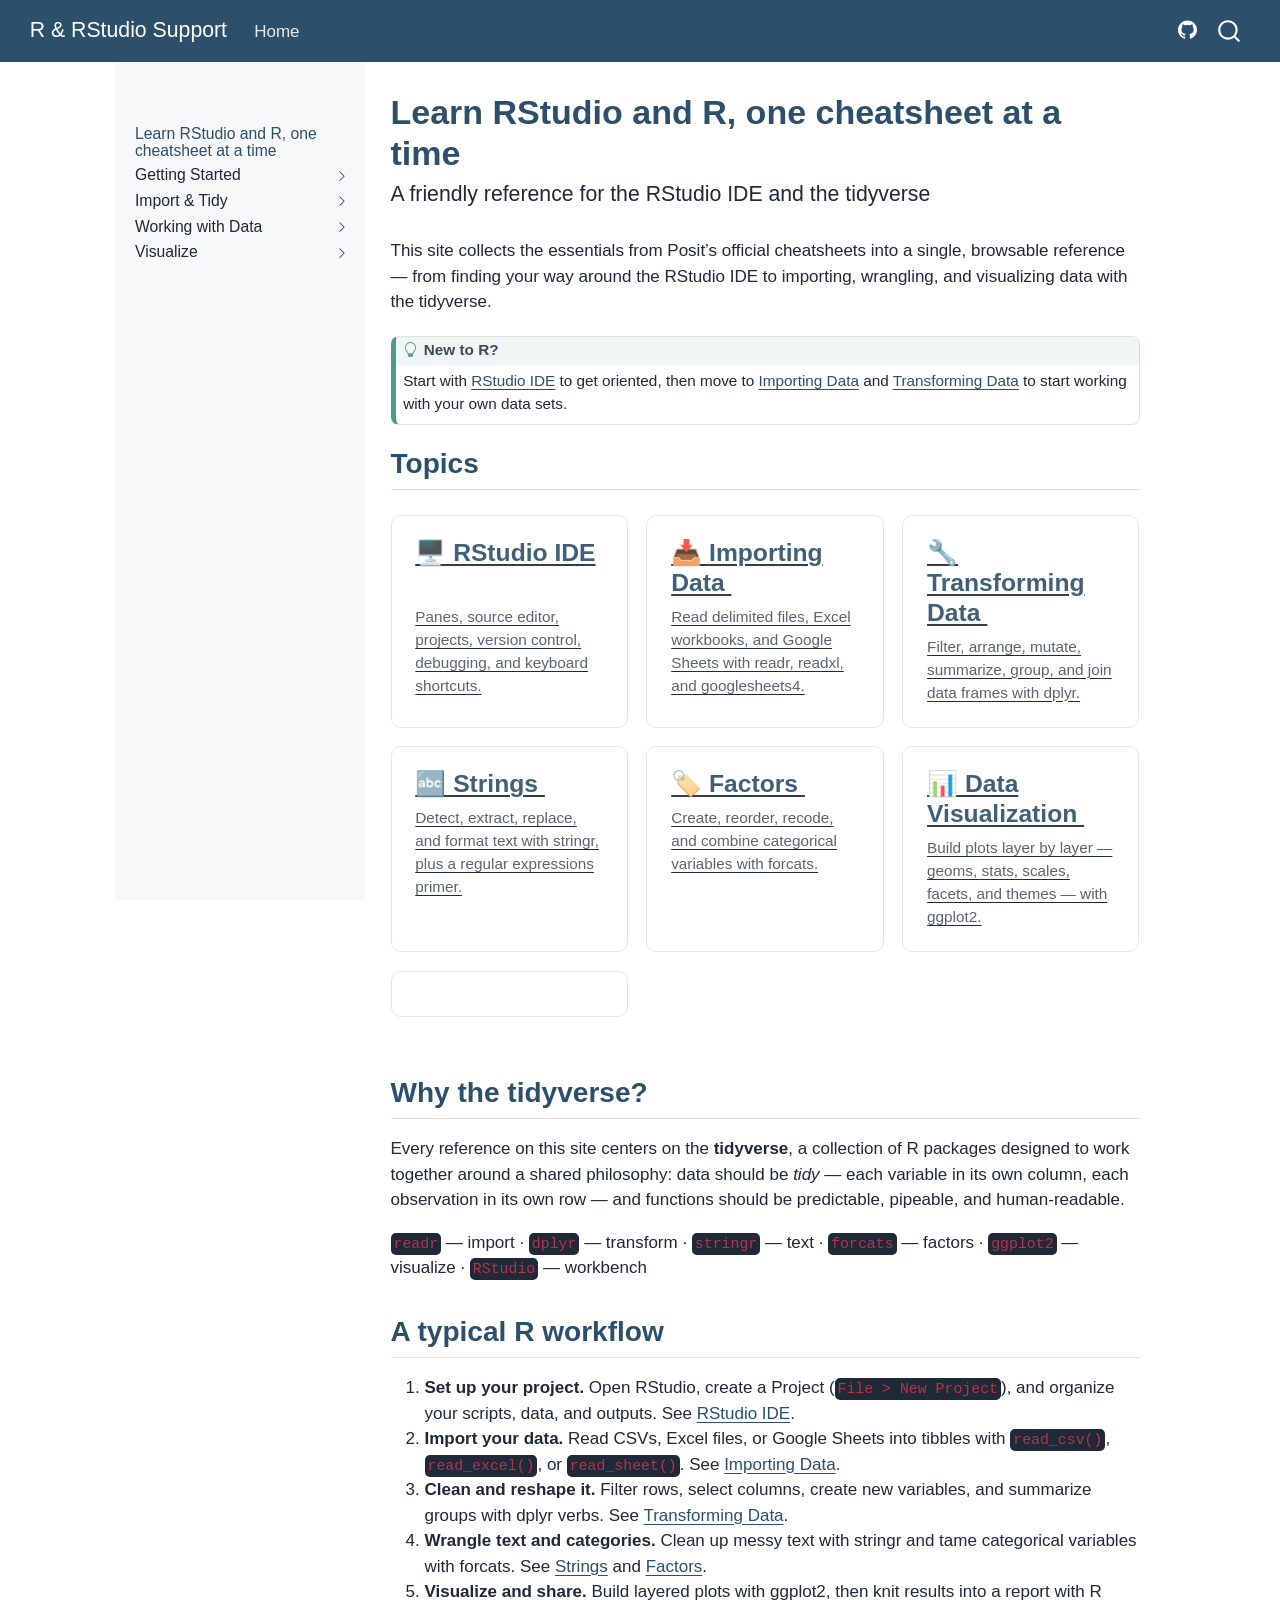
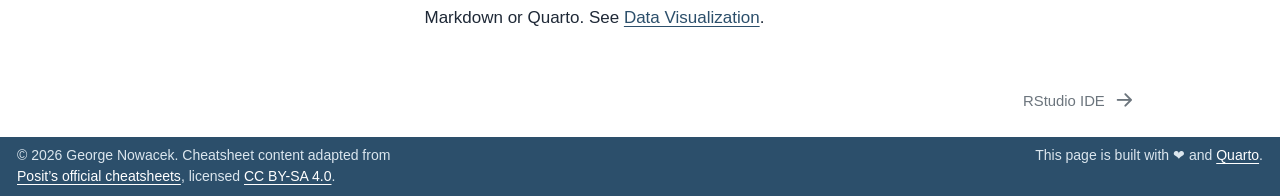
==== docs/index.html @ 21bd2790 "Rebuild site as a Quarto website Replace the hand-rolled static HTML/CSS with a proper Quarto websit" ====
<!DOCTYPE html>
<html xmlns="http://www.w3.org/1999/xhtml" lang="en" xml:lang="en"><head>

<meta charset="utf-8">
<meta name="generator" content="quarto-1.10.18">

<meta name="viewport" content="width=device-width, initial-scale=1.0, user-scalable=yes">


<title>Learn RStudio and R, one cheatsheet at a time – R &amp; RStudio Support</title>
<style>
/* Default styles provided by pandoc.
** See https://pandoc.org/MANUAL.html#variables-for-html for config info.
*/
span.smallcaps{font-variant: small-caps;}
div.columns{display: flex; gap: 1.5em;}
div.column{flex: auto;}
@media screen {
div.columns{gap: min(4vw, 1.5em);}
div.column{overflow-x: auto;}
}
div.hanging-indent{margin-left: 1.5em; text-indent: -1.5em;}
ul.task-list{list-style: none;}
ul.task-list li input[type="checkbox"] {
  width: 0.8em;
  margin: 0 0.8em 0.2em -1em; /* quarto-specific, see https://github.com/quarto-dev/quarto-cli/issues/4556 */ 
  vertical-align: middle;
}
</style>


<script src="site_libs/quarto-nav/quarto-nav.js"></script>
<script src="site_libs/quarto-nav/headroom.min.js"></script>
<script src="site_libs/clipboard/clipboard.min.js"></script>
<script src="site_libs/quarto-search/autocomplete.umd.js"></script>
<script src="site_libs/quarto-search/fuse.min.js"></script>
<script src="site_libs/quarto-search/quarto-search.js"></script>
<meta name="quarto:offset" content="./">
<link href="./rstudio-ide.html" rel="next">
<script src="site_libs/quarto-html/quarto.js" type="module"></script>
<script src="site_libs/quarto-html/tabsets/tabsets.js" type="module"></script>
<script src="site_libs/quarto-html/popper.min.js"></script>
<script src="site_libs/quarto-html/tippy.umd.min.js"></script>
<script src="site_libs/quarto-html/anchor.min.js"></script>
<link href="site_libs/quarto-html/tippy.css" rel="stylesheet">
<link href="site_libs/quarto-html/quarto-syntax-highlighting-64a204ab8560d761af7679ceaba22944.css" rel="stylesheet" id="quarto-text-highlighting-styles">
<script src="site_libs/bootstrap/bootstrap.min.js"></script>
<link href="site_libs/bootstrap/bootstrap-icons.css" rel="stylesheet">
<link href="site_libs/bootstrap/bootstrap-61f014f841e309003241b0b5c9f6c084.min.css" rel="stylesheet" append-hash="true" id="quarto-bootstrap" data-mode="light">
<script id="quarto-search-options" type="application/json">{
  "location": "navbar",
  "copy-button": false,
  "collapse-after": 3,
  "panel-placement": "end",
  "type": "overlay",
  "limit": 50,
  "keyboard-shortcut": [
    "f",
    "/",
    "s"
  ],
  "show-item-context": false,
  "language": {
    "search-no-results-text": "No results",
    "search-matching-documents-text": "matching documents",
    "search-copy-link-title": "Copy link to search",
    "search-hide-matches-text": "Hide additional matches",
    "search-more-match-text": "more match in this document",
    "search-more-matches-text": "more matches in this document",
    "search-clear-button-title": "Clear",
    "search-text-placeholder": "",
    "search-detached-cancel-button-title": "Cancel",
    "search-submit-button-title": "Submit",
    "search-label": "Search"
  }
}</script>
<style>html{ scroll-behavior: smooth; }</style>


<link rel="stylesheet" href="styles.css">
</head>

<body class="nav-sidebar floating nav-fixed fullcontent quarto-light">

<div id="quarto-search-results"></div>
  <header id="quarto-header" class="headroom fixed-top">
    <nav class="navbar navbar-expand-lg " data-bs-theme="dark">
      <div class="navbar-container container-fluid">
      <div class="navbar-brand-container mx-auto">
    <a class="navbar-brand" href="./index.html">
    <span class="navbar-title">R &amp; RStudio Support</span>
    </a>
  </div>
            <div id="quarto-search" class="" title="Search"></div>
          <button class="navbar-toggler" type="button" data-bs-toggle="collapse" data-bs-target="#navbarCollapse" aria-controls="navbarCollapse" role="menu" aria-expanded="false" aria-label="Toggle navigation" onclick="if (window.quartoToggleHeadroom) { window.quartoToggleHeadroom(); }">
  <span class="navbar-toggler-icon"></span>
</button>
          <div class="collapse navbar-collapse" id="navbarCollapse">
            <ul class="navbar-nav navbar-nav-scroll me-auto">
  <li class="nav-item">
    <a class="nav-link active" href="./index.html" aria-current="page"> 
<span class="menu-text">Home</span></a>
  </li>  
</ul>
            <ul class="navbar-nav navbar-nav-scroll ms-auto">
  <li class="nav-item compact">
    <a class="nav-link" href="https://github.com/ganowacek/r-support"> <i class="bi bi-github" role="img" aria-label="GitHub repository">
</i> 
<span class="menu-text"></span></a>
  </li>  
</ul>
          </div> <!-- /navcollapse -->
            <div class="quarto-navbar-tools">
</div>
      </div> <!-- /container-fluid -->
    </nav>
  <nav class="quarto-secondary-nav">
    <div class="container-fluid d-flex">
      <button type="button" class="quarto-btn-toggle btn" data-bs-toggle="collapse" role="button" data-bs-target=".quarto-sidebar-collapse-item" aria-controls="quarto-sidebar" aria-expanded="false" aria-label="Toggle sidebar navigation" onclick="if (window.quartoToggleHeadroom) { window.quartoToggleHeadroom(); }">
        <i class="bi bi-layout-text-sidebar-reverse"></i>
      </button>
        <a class="flex-grow-1 no-decor" role="navigation" data-bs-toggle="collapse" data-bs-target=".quarto-sidebar-collapse-item" aria-controls="quarto-sidebar" aria-expanded="false" aria-label="Toggle sidebar navigation" onclick="if (window.quartoToggleHeadroom) { window.quartoToggleHeadroom(); }">      
          <h1 class="quarto-secondary-nav-title">Learn RStudio and R, one cheatsheet at a time</h1>
        </a>     
      <button type="button" class="btn quarto-search-button" aria-label="Search" onclick="window.quartoOpenSearch();">
        <i class="bi bi-search"></i>
      </button>
    </div>
  </nav>
</header>
<!-- content -->
<div id="quarto-content" class="quarto-container page-columns page-rows-contents page-layout-article page-navbar">
<!-- sidebar -->
  <nav id="quarto-sidebar" class="sidebar collapse collapse-horizontal quarto-sidebar-collapse-item sidebar-navigation floating overflow-auto">
        <div class="mt-2 flex-shrink-0 align-items-center">
        <div class="sidebar-search">
        <div id="quarto-search" class="" title="Search"></div>
        </div>
        </div>
    <div class="sidebar-menu-container"> 
    <ul class="list-unstyled mt-1">
        <li class="sidebar-item">
  <div class="sidebar-item-container"> 
  <a href="./index.html" class="sidebar-item-text sidebar-link active">
 <span class="menu-text">Learn RStudio and R, one cheatsheet at a time</span></a>
  </div>
</li>
        <li class="sidebar-item sidebar-item-section">
      <div class="sidebar-item-container"> 
            <a class="sidebar-item-text sidebar-link text-start collapsed" data-bs-toggle="collapse" data-bs-target="#quarto-sidebar-section-1" role="navigation" aria-expanded="false">
 <span class="menu-text">Getting Started</span></a>
          <a class="sidebar-item-toggle text-start collapsed" data-bs-toggle="collapse" data-bs-target="#quarto-sidebar-section-1" role="navigation" aria-expanded="false" aria-label="Toggle section">
            <i class="bi bi-chevron-right ms-2"></i>
          </a> 
      </div>
      <ul id="quarto-sidebar-section-1" class="collapse list-unstyled sidebar-section depth1 ">  
          <li class="sidebar-item">
  <div class="sidebar-item-container"> 
  <a href="./rstudio-ide.html" class="sidebar-item-text sidebar-link">
 <span class="menu-text">RStudio IDE</span></a>
  </div>
</li>
      </ul>
  </li>
        <li class="sidebar-item sidebar-item-section">
      <div class="sidebar-item-container"> 
            <a class="sidebar-item-text sidebar-link text-start collapsed" data-bs-toggle="collapse" data-bs-target="#quarto-sidebar-section-2" role="navigation" aria-expanded="false">
 <span class="menu-text">Import &amp; Tidy</span></a>
          <a class="sidebar-item-toggle text-start collapsed" data-bs-toggle="collapse" data-bs-target="#quarto-sidebar-section-2" role="navigation" aria-expanded="false" aria-label="Toggle section">
            <i class="bi bi-chevron-right ms-2"></i>
          </a> 
      </div>
      <ul id="quarto-sidebar-section-2" class="collapse list-unstyled sidebar-section depth1 ">  
          <li class="sidebar-item">
  <div class="sidebar-item-container"> 
  <a href="./data-import.html" class="sidebar-item-text sidebar-link">
 <span class="menu-text">Importing Data</span></a>
  </div>
</li>
          <li class="sidebar-item">
  <div class="sidebar-item-container"> 
  <a href="./data-transformation.html" class="sidebar-item-text sidebar-link">
 <span class="menu-text">Transforming Data with dplyr</span></a>
  </div>
</li>
      </ul>
  </li>
        <li class="sidebar-item sidebar-item-section">
      <div class="sidebar-item-container"> 
            <a class="sidebar-item-text sidebar-link text-start collapsed" data-bs-toggle="collapse" data-bs-target="#quarto-sidebar-section-3" role="navigation" aria-expanded="false">
 <span class="menu-text">Working with Data</span></a>
          <a class="sidebar-item-toggle text-start collapsed" data-bs-toggle="collapse" data-bs-target="#quarto-sidebar-section-3" role="navigation" aria-expanded="false" aria-label="Toggle section">
            <i class="bi bi-chevron-right ms-2"></i>
          </a> 
      </div>
      <ul id="quarto-sidebar-section-3" class="collapse list-unstyled sidebar-section depth1 ">  
          <li class="sidebar-item">
  <div class="sidebar-item-container"> 
  <a href="./strings.html" class="sidebar-item-text sidebar-link">
 <span class="menu-text">String Manipulation with stringr</span></a>
  </div>
</li>
          <li class="sidebar-item">
  <div class="sidebar-item-container"> 
  <a href="./factors.html" class="sidebar-item-text sidebar-link">
 <span class="menu-text">Factors with forcats</span></a>
  </div>
</li>
      </ul>
  </li>
        <li class="sidebar-item sidebar-item-section">
      <div class="sidebar-item-container"> 
            <a class="sidebar-item-text sidebar-link text-start collapsed" data-bs-toggle="collapse" data-bs-target="#quarto-sidebar-section-4" role="navigation" aria-expanded="false">
 <span class="menu-text">Visualize</span></a>
          <a class="sidebar-item-toggle text-start collapsed" data-bs-toggle="collapse" data-bs-target="#quarto-sidebar-section-4" role="navigation" aria-expanded="false" aria-label="Toggle section">
            <i class="bi bi-chevron-right ms-2"></i>
          </a> 
      </div>
      <ul id="quarto-sidebar-section-4" class="collapse list-unstyled sidebar-section depth1 ">  
          <li class="sidebar-item">
  <div class="sidebar-item-container"> 
  <a href="./data-visualization.html" class="sidebar-item-text sidebar-link">
 <span class="menu-text">Data Visualization with ggplot2</span></a>
  </div>
</li>
      </ul>
  </li>
    </ul>
    </div>
</nav>
<div id="quarto-sidebar-glass" class="quarto-sidebar-collapse-item" data-bs-toggle="collapse" data-bs-target=".quarto-sidebar-collapse-item"></div>
<!-- margin-sidebar -->
    
<!-- main -->
<main class="content" id="quarto-document-content">

<header id="title-block-header" class="quarto-title-block default">
<div class="quarto-title">
<h1 class="title d-none d-lg-block">Learn RStudio and R, one cheatsheet at a time</h1>
<p class="subtitle lead">A friendly reference for the RStudio IDE and the tidyverse</p>
</div>



<div class="quarto-title-meta">

    
  
    
  </div>
  


</header>


<p>This site collects the essentials from Posit’s official cheatsheets into a single, browsable reference — from finding your way around the RStudio IDE to importing, wrangling, and visualizing data with the tidyverse.</p>
<div class="callout callout-style-default callout-tip callout-titled">
<div class="callout-header d-flex align-content-center">
<div class="callout-icon-container">
<i class="callout-icon"></i>
</div>
<div class="callout-title-container flex-fill">
<span class="screen-reader-only">Tip</span>New to R?
</div>
</div>
<div class="callout-body-container callout-body">
<p>Start with <a href="./rstudio-ide.html">RStudio IDE</a> to get oriented, then move to <a href="./data-import.html">Importing Data</a> and <a href="./data-transformation.html">Transforming Data</a> to start working with your own data sets.</p>
</div>
</div>
<section id="topics" class="level2">
<h2 class="anchored" data-anchor-id="topics">Topics</h2>
<div class="topic-cards">
<a class="card" href="./rstudio-ide.html">
<h3 class="anchored">
🖥️ RStudio IDE
</h3>
<p>
Panes, source editor, projects, version control, debugging, and keyboard shortcuts.
</p>
</a> <a class="card" href="./data-import.html">
<h3 class="anchored">
📥 Importing Data
</h3>
<p>
Read delimited files, Excel workbooks, and Google Sheets with readr, readxl, and googlesheets4.
</p>
</a> <a class="card" href="./data-transformation.html">
<h3 class="anchored">
🔧 Transforming Data
</h3>
<p>
Filter, arrange, mutate, summarize, group, and join data frames with dplyr.
</p>
</a> <a class="card" href="./strings.html">
<h3 class="anchored">
🔤 Strings
</h3>
<p>
Detect, extract, replace, and format text with stringr, plus a regular expressions primer.
</p>
</a> <a class="card" href="./factors.html">
<h3 class="anchored">
🏷️ Factors
</h3>
<p>
Create, reorder, recode, and combine categorical variables with forcats.
</p>
</a> <a class="card" href="./data-visualization.html">
<h3 class="anchored">
📊 Data Visualization
</h3>
<p>
Build plots layer by layer — geoms, stats, scales, facets, and themes — with ggplot2.
</p>
</a><p><a class="card" href="./data-visualization.html"></a></p>
</div>
</section>
<section id="why-the-tidyverse" class="level2">
<h2 class="anchored" data-anchor-id="why-the-tidyverse">Why the tidyverse?</h2>
<p>Every reference on this site centers on the <strong>tidyverse</strong>, a collection of R packages designed to work together around a shared philosophy: data should be <em>tidy</em> — each variable in its own column, each observation in its own row — and functions should be predictable, pipeable, and human-readable.</p>
<p><code>readr</code> — import · <code>dplyr</code> — transform · <code>stringr</code> — text · <code>forcats</code> — factors · <code>ggplot2</code> — visualize · <code>RStudio</code> — workbench</p>
</section>
<section id="a-typical-r-workflow" class="level2">
<h2 class="anchored" data-anchor-id="a-typical-r-workflow">A typical R workflow</h2>
<ol type="1">
<li><strong>Set up your project.</strong> Open RStudio, create a Project (<code>File &gt; New Project</code>), and organize your scripts, data, and outputs. See <a href="./rstudio-ide.html">RStudio IDE</a>.</li>
<li><strong>Import your data.</strong> Read CSVs, Excel files, or Google Sheets into tibbles with <code>read_csv()</code>, <code>read_excel()</code>, or <code>read_sheet()</code>. See <a href="./data-import.html">Importing Data</a>.</li>
<li><strong>Clean and reshape it.</strong> Filter rows, select columns, create new variables, and summarize groups with dplyr verbs. See <a href="./data-transformation.html">Transforming Data</a>.</li>
<li><strong>Wrangle text and categories.</strong> Clean up messy text with stringr and tame categorical variables with forcats. See <a href="./strings.html">Strings</a> and <a href="./factors.html">Factors</a>.</li>
<li><strong>Visualize and share.</strong> Build layered plots with ggplot2, then knit results into a report with R Markdown or Quarto. See <a href="./data-visualization.html">Data Visualization</a>.</li>
</ol>


</section>

</main> <!-- /main -->
<script id="quarto-html-after-body" type="application/javascript">
  window.document.addEventListener("DOMContentLoaded", function (event) {
    const icon = "";
    const anchorJS = new window.AnchorJS();
    anchorJS.options = {
      placement: 'right',
      icon: icon
    };
    anchorJS.add('.anchored');
    const isCodeAnnotation = (el) => {
      for (const clz of el.classList) {
        if (clz.startsWith('code-annotation-')) {                     
          return true;
        }
      }
      return false;
    }
    const onCopySuccess = function(e) {
      // button target
      const button = e.trigger;
      // don't keep focus
      button.blur();
      // flash "checked"
      button.classList.add('code-copy-button-checked');
      var currentTitle = button.getAttribute("title");
      button.setAttribute("title", "Copied!");
      let tooltip;
      if (window.bootstrap) {
        button.setAttribute("data-bs-toggle", "tooltip");
        button.setAttribute("data-bs-placement", "left");
        button.setAttribute("data-bs-title", "Copied!");
        tooltip = new bootstrap.Tooltip(button, 
          { trigger: "manual", 
            customClass: "code-copy-button-tooltip",
            offset: [0, -8]});
        tooltip.show();    
      }
      setTimeout(function() {
        if (tooltip) {
          tooltip.hide();
          button.removeAttribute("data-bs-title");
          button.removeAttribute("data-bs-toggle");
          button.removeAttribute("data-bs-placement");
        }
        button.setAttribute("title", currentTitle);
        button.classList.remove('code-copy-button-checked');
      }, 1000);
      // clear code selection
      e.clearSelection();
    }
    const getTextToCopy = function(trigger) {
      const outerScaffold = trigger.parentElement.cloneNode(true);
      const codeEl = outerScaffold.querySelector('code');
      for (const childEl of codeEl.children) {
        if (isCodeAnnotation(childEl)) {
          childEl.remove();
        }
      }
      return codeEl.innerText;
    }
    const clipboard = new window.ClipboardJS('.code-copy-button:not([data-in-quarto-modal])', {
      text: getTextToCopy
    });
    clipboard.on('success', onCopySuccess);
    if (window.document.getElementById('quarto-embedded-source-code-modal')) {
      const clipboardModal = new window.ClipboardJS('.code-copy-button[data-in-quarto-modal]', {
        text: getTextToCopy,
        container: window.document.getElementById('quarto-embedded-source-code-modal')
      });
      clipboardModal.on('success', onCopySuccess);
    }
      var localhostRegex = new RegExp(/^(?:http|https):\/\/localhost\:?[0-9]*\//);
      var mailtoRegex = new RegExp(/^mailto:/);
        var filterRegex = new RegExp("https:\/\/ganowacek\.github\.io\/r-support\/");
      var isInternal = (href) => {
          return filterRegex.test(href) || localhostRegex.test(href) || mailtoRegex.test(href);
      }
      // Inspect non-navigation links and adorn them if external
     var links = window.document.querySelectorAll('a[href]:not(.nav-link):not(.navbar-brand):not(.toc-action):not(.sidebar-link):not(.sidebar-item-toggle):not(.pagination-link):not(.no-external):not([aria-hidden]):not(.dropdown-item):not(.quarto-navigation-tool):not(.about-link)');
      for (var i=0; i<links.length; i++) {
        const link = links[i];
        if (!isInternal(link.href)) {
          // undo the damage that might have been done by quarto-nav.js in the case of
          // links that we want to consider external
          if (link.dataset.originalHref !== undefined) {
            link.href = link.dataset.originalHref;
          }
            // target, if specified
            link.setAttribute("target", "_blank");
            if (link.getAttribute("rel") === null) {
              link.setAttribute("rel", "noopener");
            }
        }
      }
    function tippyHover(el, contentFn, onTriggerFn, onUntriggerFn) {
      const config = {
        allowHTML: true,
        maxWidth: 500,
        delay: 100,
        arrow: false,
        appendTo: function(el) {
            return el.parentElement;
        },
        interactive: true,
        interactiveBorder: 10,
        theme: 'quarto',
        placement: 'bottom-start',
      };
      if (contentFn) {
        config.content = contentFn;
      }
      if (onTriggerFn) {
        config.onTrigger = onTriggerFn;
      }
      if (onUntriggerFn) {
        config.onUntrigger = onUntriggerFn;
      }
      window.tippy(el, config); 
    }
    const noterefs = window.document.querySelectorAll('a[role="doc-noteref"]');
    for (var i=0; i<noterefs.length; i++) {
      const ref = noterefs[i];
      tippyHover(ref, function() {
        // use id or data attribute instead here
        let href = ref.getAttribute('data-footnote-href') || ref.getAttribute('href');
        try { href = new URL(href).hash; } catch {}
        const id = href.replace(/^#\/?/, "");
        const note = window.document.getElementById(id);
        if (note) {
          return note.innerHTML;
        } else {
          return "";
        }
      });
    }
    const xrefs = window.document.querySelectorAll('a.quarto-xref');
    const processXRef = (id, note) => {
      // Strip column container classes
      const stripColumnClz = (el) => {
        el.classList.remove("page-full", "page-columns");
        if (el.children) {
          for (const child of el.children) {
            stripColumnClz(child);
          }
        }
      }
      stripColumnClz(note)
      if (id === null || id.startsWith('sec-')) {
        // Special case sections, only their first couple elements
        const container = document.createElement("div");
        if (note.children && note.children.length > 2) {
          container.appendChild(note.children[0].cloneNode(true));
          for (let i = 1; i < note.children.length; i++) {
            const child = note.children[i];
            if (child.tagName === "P" && child.innerText === "") {
              continue;
            } else {
              container.appendChild(child.cloneNode(true));
              break;
            }
          }
          if (window.Quarto?.typesetMath) {
            window.Quarto.typesetMath(container);
          }
          return container.innerHTML
        } else {
          if (window.Quarto?.typesetMath) {
            window.Quarto.typesetMath(note);
          }
          return note.innerHTML;
        }
      } else {
        // Remove any anchor links if they are present
        const anchorLink = note.querySelector('a.anchorjs-link');
        if (anchorLink) {
          anchorLink.remove();
        }
        if (window.Quarto?.typesetMath) {
          window.Quarto.typesetMath(note);
        }
        if (note.classList.contains("callout")) {
          return note.outerHTML;
        } else {
          return note.innerHTML;
        }
      }
    }
    for (var i=0; i<xrefs.length; i++) {
      const xref = xrefs[i];
      tippyHover(xref, undefined, function(instance) {
        instance.disable();
        let url = xref.getAttribute('href');
        let hash = undefined; 
        if (url.startsWith('#')) {
          hash = url;
        } else {
          try { hash = new URL(url).hash; } catch {}
        }
        if (hash) {
          const id = hash.replace(/^#\/?/, "");
          const note = window.document.getElementById(id);
          if (note !== null) {
            try {
              const html = processXRef(id, note.cloneNode(true));
              instance.setContent(html);
            } finally {
              instance.enable();
              instance.show();
            }
          } else {
            // See if we can fetch this
            fetch(url.split('#')[0])
            .then(res => res.text())
            .then(html => {
              const parser = new DOMParser();
              const htmlDoc = parser.parseFromString(html, "text/html");
              const note = htmlDoc.getElementById(id);
              if (note !== null) {
                const html = processXRef(id, note);
                instance.setContent(html);
              } 
            }).finally(() => {
              instance.enable();
              instance.show();
            });
          }
        } else {
          // See if we can fetch a full url (with no hash to target)
          // This is a special case and we should probably do some content thinning / targeting
          fetch(url)
          .then(res => res.text())
          .then(html => {
            const parser = new DOMParser();
            const htmlDoc = parser.parseFromString(html, "text/html");
            const note = htmlDoc.querySelector('main.content');
            if (note !== null) {
              // This should only happen for chapter cross references
              // (since there is no id in the URL)
              // remove the first header
              if (note.children.length > 0 && note.children[0].tagName === "HEADER") {
                note.children[0].remove();
              }
              const html = processXRef(null, note);
              instance.setContent(html);
            } 
          }).finally(() => {
            instance.enable();
            instance.show();
          });
        }
      }, function(instance) {
      });
    }
        let selectedAnnoteEl;
        const selectorForAnnotation = ( cell, annotation) => {
          let cellAttr = 'data-code-cell="' + cell + '"';
          let lineAttr = 'data-code-annotation="' +  annotation + '"';
          const selector = 'span[' + cellAttr + '][' + lineAttr + ']';
          return selector;
        }
        const selectCodeLines = (annoteEl) => {
          const doc = window.document;
          const targetCell = annoteEl.getAttribute("data-target-cell");
          const targetAnnotation = annoteEl.getAttribute("data-target-annotation");
          const annoteSpan = window.document.querySelector(selectorForAnnotation(targetCell, targetAnnotation));
          const lines = annoteSpan.getAttribute("data-code-lines").split(",");
          const lineIds = lines.map((line) => {
            return targetCell + "-" + line;
          })
          let top = null;
          let height = null;
          let parent = null;
          if (lineIds.length > 0) {
              //compute the position of the single el (top and bottom and make a div)
              const el = window.document.getElementById(lineIds[0]);
              top = el.offsetTop;
              height = el.offsetHeight;
              parent = el.parentElement.parentElement;
            if (lineIds.length > 1) {
              const lastEl = window.document.getElementById(lineIds[lineIds.length - 1]);
              const bottom = lastEl.offsetTop + lastEl.offsetHeight;
              height = bottom - top;
            }
            if (top !== null && height !== null && parent !== null) {
              // cook up a div (if necessary) and position it 
              let div = window.document.getElementById("code-annotation-line-highlight");
              if (div === null) {
                div = window.document.createElement("div");
                div.setAttribute("id", "code-annotation-line-highlight");
                div.style.position = 'absolute';
                parent.appendChild(div);
              }
              div.style.top = top - 2 + "px";
              div.style.height = height + 4 + "px";
              div.style.left = 0;
              let gutterDiv = window.document.getElementById("code-annotation-line-highlight-gutter");
              if (gutterDiv === null) {
                gutterDiv = window.document.createElement("div");
                gutterDiv.setAttribute("id", "code-annotation-line-highlight-gutter");
                gutterDiv.style.position = 'absolute';
                const codeCell = window.document.getElementById(targetCell);
                const gutter = codeCell.querySelector('.code-annotation-gutter');
                gutter.appendChild(gutterDiv);
              }
              gutterDiv.style.top = top - 2 + "px";
              gutterDiv.style.height = height + 4 + "px";
            }
            selectedAnnoteEl = annoteEl;
          }
        };
        const unselectCodeLines = () => {
          const elementsIds = ["code-annotation-line-highlight", "code-annotation-line-highlight-gutter"];
          elementsIds.forEach((elId) => {
            const div = window.document.getElementById(elId);
            if (div) {
              div.remove();
            }
          });
          selectedAnnoteEl = undefined;
        };
          // Handle positioning of the toggle
      window.addEventListener(
        "resize",
        throttle(() => {
          elRect = undefined;
          if (selectedAnnoteEl) {
            selectCodeLines(selectedAnnoteEl);
          }
        }, 10)
      );
      function throttle(fn, ms) {
      let throttle = false;
      let timer;
        return (...args) => {
          if(!throttle) { // first call gets through
              fn.apply(this, args);
              throttle = true;
          } else { // all the others get throttled
              if(timer) clearTimeout(timer); // cancel #2
              timer = setTimeout(() => {
                fn.apply(this, args);
                timer = throttle = false;
              }, ms);
          }
        };
      }
        // Attach click handler to the DT
        const annoteDls = window.document.querySelectorAll('dt[data-target-cell]');
        for (const annoteDlNode of annoteDls) {
          annoteDlNode.addEventListener('click', (event) => {
            const clickedEl = event.target;
            if (clickedEl !== selectedAnnoteEl) {
              unselectCodeLines();
              const activeEl = window.document.querySelector('dt[data-target-cell].code-annotation-active');
              if (activeEl) {
                activeEl.classList.remove('code-annotation-active');
              }
              selectCodeLines(clickedEl);
              clickedEl.classList.add('code-annotation-active');
            } else {
              // Unselect the line
              unselectCodeLines();
              clickedEl.classList.remove('code-annotation-active');
            }
          });
        }
    const findCites = (el) => {
      const parentEl = el.parentElement;
      if (parentEl) {
        const cites = parentEl.dataset.cites;
        if (cites) {
          return {
            el,
            cites: cites.split(' ')
          };
        } else {
          return findCites(el.parentElement)
        }
      } else {
        return undefined;
      }
    };
    var bibliorefs = window.document.querySelectorAll('a[role="doc-biblioref"]');
    for (var i=0; i<bibliorefs.length; i++) {
      const ref = bibliorefs[i];
      const citeInfo = findCites(ref);
      if (citeInfo) {
        tippyHover(citeInfo.el, function() {
          var popup = window.document.createElement('div');
          citeInfo.cites.forEach(function(cite) {
            var citeDiv = window.document.createElement('div');
            citeDiv.classList.add('hanging-indent');
            citeDiv.classList.add('csl-entry');
            var biblioDiv = window.document.getElementById('ref-' + cite);
            if (biblioDiv) {
              citeDiv.innerHTML = biblioDiv.innerHTML;
            }
            popup.appendChild(citeDiv);
          });
          return popup.innerHTML;
        });
      }
    }
  });
  </script>
<nav class="page-navigation">
  <div class="nav-page nav-page-previous">
  </div>
  <div class="nav-page nav-page-next">
      <a href="./rstudio-ide.html" class="pagination-link" aria-label="RStudio IDE">
        <span class="nav-page-text">RStudio IDE</span> <i class="bi bi-arrow-right-short"></i>
      </a>
  </div>
</nav>
</div> <!-- /content -->
<footer class="footer">
  <div class="nav-footer">
    <div class="nav-footer-left">
<p>© 2026 George Nowacek. Cheatsheet content adapted from <a href="https://posit.co/resources/cheatsheets/">Posit’s official cheatsheets</a>, licensed <a href="https://creativecommons.org/licenses/by-sa/4.0/">CC BY-SA 4.0</a>.</p>
</div>   
    <div class="nav-footer-center">
      &nbsp;
    </div>
    <div class="nav-footer-right">
<p>This page is built with ❤ and <a href="https://quarto.org">Quarto</a>.</p>
</div>
  </div>
</footer>




<script src="site_libs/quarto-html/zenscroll-min.js"></script>
</body></html>
---- docs/site_libs/quarto-html/tippy.css ----
.tippy-box[data-animation=fade][data-state=hidden]{opacity:0}[data-tippy-root]{max-width:calc(100vw - 10px)}.tippy-box{position:relative;background-color:#333;color:#fff;border-radius:4px;font-size:14px;line-height:1.4;white-space:normal;outline:0;transition-property:transform,visibility,opacity}.tippy-box[data-placement^=top]>.tippy-arrow{bottom:0}.tippy-box[data-placement^=top]>.tippy-arrow:before{bottom:-7px;left:0;border-width:8px 8px 0;border-top-color:initial;transform-origin:center top}.tippy-box[data-placement^=bottom]>.tippy-arrow{top:0}.tippy-box[data-placement^=bottom]>.tippy-arrow:before{top:-7px;left:0;border-width:0 8px 8px;border-bottom-color:initial;transform-origin:center bottom}.tippy-box[data-placement^=left]>.tippy-arrow{right:0}.tippy-box[data-placement^=left]>.tippy-arrow:before{border-width:8px 0 8px 8px;border-left-color:initial;right:-7px;transform-origin:center left}.tippy-box[data-placement^=right]>.tippy-arrow{left:0}.tippy-box[data-placement^=right]>.tippy-arrow:before{left:-7px;border-width:8px 8px 8px 0;border-right-color:initial;transform-origin:center right}.tippy-box[data-inertia][data-state=visible]{transition-timing-function:cubic-bezier(.54,1.5,.38,1.11)}.tippy-arrow{width:16px;height:16px;color:#333}.tippy-arrow:before{content:"";position:absolute;border-color:transparent;border-style:solid}.tippy-content{position:relative;padding:5px 9px;z-index:1}
---- docs/styles.css ----
/* Function reference definition lists */
.fn-ref dt {
  font-family: var(--bs-font-monospace, "SF Mono", Menlo, Consolas, monospace);
  font-size: 0.92rem;
  font-weight: 700;
  color: #2c4f6b;
  background: #eef1f5;
  padding: 0.35rem 0.6rem;
  border-radius: 6px;
  margin-top: 1rem;
  display: inline-block;
}

.fn-ref dd {
  margin: 0.35rem 0 0 0.1rem;
  color: #4b5563;
}

/* Inline "chip" tags for quick reference lists */
.chip {
  display: inline-block;
  background: #eef1f5;
  border-radius: 999px;
  padding: 0.25rem 0.7rem;
  font-size: 0.82rem;
  color: #2c4f6b;
  font-weight: 600;
  margin: 0.15rem 0.25rem 0.15rem 0;
}

.source-note {
  display: inline-flex;
  align-items: center;
  gap: 0.4rem;
  background: #eef4f9;
  border: 1px solid #e3e6ea;
  color: #5b6472;
  font-size: 0.82rem;
  padding: 0.35rem 0.7rem;
  border-radius: 999px;
  margin-top: 0.5rem;
}

/* Topic cards on the home page */
.topic-cards {
  display: grid;
  grid-template-columns: repeat(auto-fit, minmax(230px, 1fr));
  gap: 1.1rem;
  margin: 1.5rem 0 2.5rem;
}

.topic-cards .card {
  border: 1px solid #e3e6ea;
  border-radius: 10px;
  padding: 1.3rem 1.4rem;
  transition: transform 0.12s ease, box-shadow 0.12s ease;
}

.topic-cards .card:hover {
  transform: translateY(-2px);
  box-shadow: 0 8px 20px rgba(31, 41, 55, 0.08);
}

.topic-cards .card h3 {
  margin-top: 0;
}

.topic-cards .card p {
  color: #5b6472;
  font-size: 0.9rem;
  margin-bottom: 0;
}
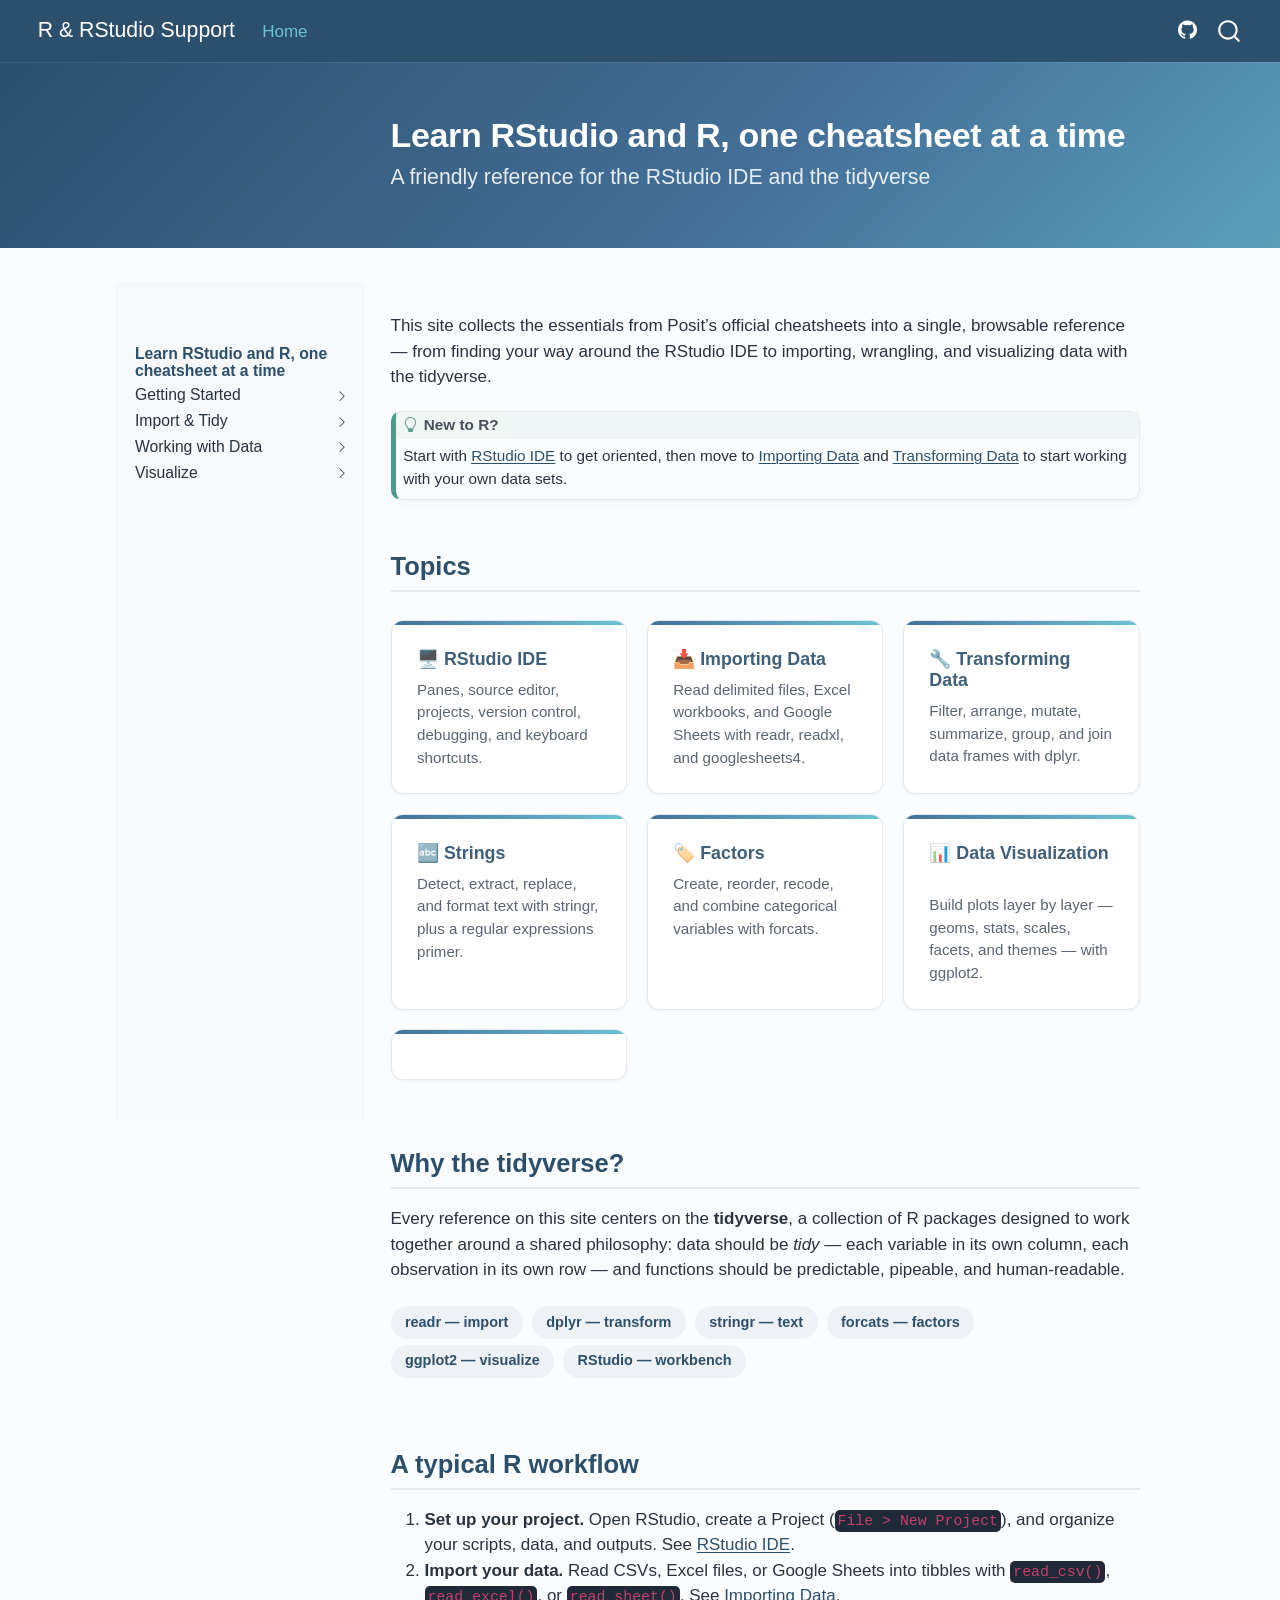
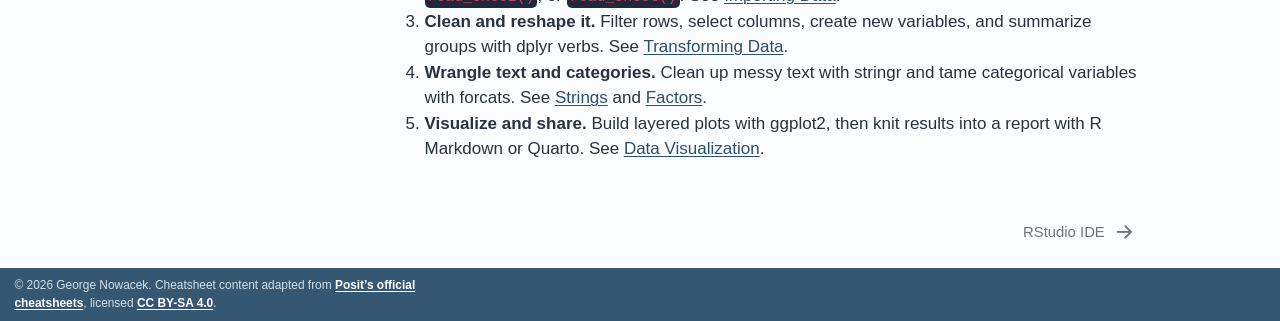
==== commit f6e3662c: "Polish site design and trim footer Add a gradient title banner, a small brand logo/favicon, styled f" ====
--- a/docs/index.html
+++ b/docs/index.html
@@ -37,6 +37,7 @@
 <script src="site_libs/quarto-search/quarto-search.js"></script>
 <meta name="quarto:offset" content="./">
 <link href="./rstudio-ide.html" rel="next">
+<link href="./favicon.svg" rel="icon" type="image/svg+xml">
 <script src="site_libs/quarto-html/quarto.js" type="module"></script>
 <script src="site_libs/quarto-html/tabsets/tabsets.js" type="module"></script>
 <script src="site_libs/quarto-html/popper.min.js"></script>
@@ -46,7 +47,7 @@
 <link href="site_libs/quarto-html/quarto-syntax-highlighting-64a204ab8560d761af7679ceaba22944.css" rel="stylesheet" id="quarto-text-highlighting-styles">
 <script src="site_libs/bootstrap/bootstrap.min.js"></script>
 <link href="site_libs/bootstrap/bootstrap-icons.css" rel="stylesheet">
-<link href="site_libs/bootstrap/bootstrap-61f014f841e309003241b0b5c9f6c084.min.css" rel="stylesheet" append-hash="true" id="quarto-bootstrap" data-mode="light">
+<link href="site_libs/bootstrap/bootstrap-f715a684a2805f09eadd66e2b676b243.min.css" rel="stylesheet" append-hash="true" id="quarto-bootstrap" data-mode="light">
 <script id="quarto-search-options" type="application/json">{
   "location": "navbar",
   "copy-button": false,
@@ -83,10 +84,14 @@
 <body class="nav-sidebar floating nav-fixed fullcontent quarto-light">
 
 <div id="quarto-search-results"></div>
-  <header id="quarto-header" class="headroom fixed-top">
+  <header id="quarto-header" class="headroom fixed-top quarto-banner">
     <nav class="navbar navbar-expand-lg " data-bs-theme="dark">
       <div class="navbar-container container-fluid">
       <div class="navbar-brand-container mx-auto">
+    <a href="./index.html" class="navbar-brand navbar-brand-logo">
+    <img src="./favicon.svg" alt="" class="navbar-logo light-content">
+    <img src="./favicon.svg" alt="" class="navbar-logo dark-content">
+    </a>
     <a class="navbar-brand" href="./index.html">
     <span class="navbar-title">R &amp; RStudio Support</span>
     </a>
@@ -129,7 +134,24 @@
   </nav>
 </header>
 <!-- content -->
-<div id="quarto-content" class="quarto-container page-columns page-rows-contents page-layout-article page-navbar">
+<header id="title-block-header" class="quarto-title-block default page-columns page-full">
+  <div class="quarto-title-banner page-columns page-full">
+    <div class="quarto-title column-body">
+      <h1 class="title d-none d-lg-block">Learn RStudio and R, one cheatsheet at a time</h1>
+            <p class="subtitle lead">A friendly reference for the RStudio IDE and the tidyverse</p>
+                      </div>
+  </div>
+    
+  
+  <div class="quarto-title-meta">
+
+      
+    
+      
+    </div>
+    
+  
+  </header><div id="quarto-content" class="quarto-container page-columns page-rows-contents page-layout-article page-navbar">
 <!-- sidebar -->
   <nav id="quarto-sidebar" class="sidebar collapse collapse-horizontal quarto-sidebar-collapse-item sidebar-navigation floating overflow-auto">
         <div class="mt-2 flex-shrink-0 align-items-center">
@@ -232,26 +254,10 @@
 <!-- margin-sidebar -->
     
 <!-- main -->
-<main class="content" id="quarto-document-content">
-
-<header id="title-block-header" class="quarto-title-block default">
-<div class="quarto-title">
-<h1 class="title d-none d-lg-block">Learn RStudio and R, one cheatsheet at a time</h1>
-<p class="subtitle lead">A friendly reference for the RStudio IDE and the tidyverse</p>
-</div>
-
-
-
-<div class="quarto-title-meta">
-
-    
-  
-    
-  </div>
-  
-
-
-</header>
+<main class="content quarto-banner-title-block" id="quarto-document-content">
+
+
+
 
 
 <p>This site collects the essentials from Posit’s official cheatsheets into a single, browsable reference — from finding your way around the RStudio IDE to importing, wrangling, and visualizing data with the tidyverse.</p>
@@ -319,7 +325,9 @@
 <section id="why-the-tidyverse" class="level2">
 <h2 class="anchored" data-anchor-id="why-the-tidyverse">Why the tidyverse?</h2>
 <p>Every reference on this site centers on the <strong>tidyverse</strong>, a collection of R packages designed to work together around a shared philosophy: data should be <em>tidy</em> — each variable in its own column, each observation in its own row — and functions should be predictable, pipeable, and human-readable.</p>
-<p><code>readr</code> — import · <code>dplyr</code> — transform · <code>stringr</code> — text · <code>forcats</code> — factors · <code>ggplot2</code> — visualize · <code>RStudio</code> — workbench</p>
+<div class="tech-row">
+<p><span class="chip">readr — import</span> <span class="chip">dplyr — transform</span> <span class="chip">stringr — text</span> <span class="chip">forcats — factors</span> <span class="chip">ggplot2 — visualize</span> <span class="chip">RStudio — workbench</span></p>
+</div>
 </section>
 <section id="a-typical-r-workflow" class="level2">
 <h2 class="anchored" data-anchor-id="a-typical-r-workflow">A typical R workflow</h2>
@@ -759,8 +767,8 @@
       &nbsp;
     </div>
     <div class="nav-footer-right">
-<p>This page is built with ❤ and <a href="https://quarto.org">Quarto</a>.</p>
-</div>
+      &nbsp;
+    </div>
   </div>
 </footer>
 
--- a/docs/styles.css
+++ b/docs/styles.css
@@ -1,22 +1,46 @@
-/* Function reference definition lists */
+/* Function reference definition lists, rendered as a card grid */
+.fn-ref {
+  display: grid;
+  grid-template-columns: repeat(auto-fill, minmax(280px, 1fr));
+  gap: 0.85rem;
+  margin: 1.2rem 0 1.6rem;
+}
+
 .fn-ref dt {
+  grid-column: 1;
   font-family: var(--bs-font-monospace, "SF Mono", Menlo, Consolas, monospace);
-  font-size: 0.92rem;
+  font-size: 0.88rem;
   font-weight: 700;
   color: #2c4f6b;
-  background: #eef1f5;
-  padding: 0.35rem 0.6rem;
-  border-radius: 6px;
-  margin-top: 1rem;
-  display: inline-block;
+  background: #ffffff;
+  border: 1px solid #e5e9ee;
+  border-left: 3px solid #6cc3d5;
+  border-radius: 10px 10px 0 0;
+  border-bottom: none;
+  padding: 0.65rem 0.9rem 0.4rem;
+  margin: 0;
+  box-shadow: 0 1px 3px rgba(31, 41, 55, 0.04);
 }
 
 .fn-ref dd {
-  margin: 0.35rem 0 0 0.1rem;
+  grid-column: 1;
+  margin: 0 0 0 0;
   color: #4b5563;
+  font-size: 0.88rem;
+  background: #ffffff;
+  border: 1px solid #e5e9ee;
+  border-left: 3px solid #6cc3d5;
+  border-top: none;
+  border-radius: 0 0 10px 10px;
+  padding: 0.2rem 0.9rem 0.75rem;
+  box-shadow: 0 1px 3px rgba(31, 41, 55, 0.04);
 }
 
-/* Inline "chip" tags for quick reference lists */
+.fn-ref dd code {
+  background: #eef1f5;
+}
+
+/* Inline "chip" style code — used for quick reference lists of bare functions */
 .chip {
   display: inline-block;
   background: #eef1f5;
@@ -31,42 +55,77 @@
 .source-note {
   display: inline-flex;
   align-items: center;
-  gap: 0.4rem;
+  gap: 0.45rem;
   background: #eef4f9;
-  border: 1px solid #e3e6ea;
-  color: #5b6472;
+  border: 1px solid #dbe6ee;
+  color: #45566a;
   font-size: 0.82rem;
-  padding: 0.35rem 0.7rem;
+  font-weight: 500;
+  padding: 0.4rem 0.85rem;
   border-radius: 999px;
-  margin-top: 0.5rem;
+  margin-top: 0.6rem;
 }
 
 /* Topic cards on the home page */
 .topic-cards {
   display: grid;
   grid-template-columns: repeat(auto-fit, minmax(230px, 1fr));
-  gap: 1.1rem;
-  margin: 1.5rem 0 2.5rem;
+  gap: 1.15rem;
+  margin: 1.6rem 0 2.75rem;
 }
 
 .topic-cards .card {
-  border: 1px solid #e3e6ea;
-  border-radius: 10px;
-  padding: 1.3rem 1.4rem;
-  transition: transform 0.12s ease, box-shadow 0.12s ease;
+  display: block;
+  position: relative;
+  border: 1px solid #e5e9ee;
+  border-radius: 12px;
+  padding: 1.5rem 1.5rem 1.4rem;
+  background: #ffffff;
+  text-decoration: none !important;
+  box-shadow: 0 1px 3px rgba(31, 41, 55, 0.05);
+  transition: transform 0.15s ease, box-shadow 0.15s ease, border-color 0.15s ease;
+  overflow: hidden;
+}
+
+.topic-cards .card::before {
+  content: "";
+  position: absolute;
+  top: 0;
+  left: 0;
+  right: 0;
+  height: 4px;
+  background: linear-gradient(90deg, #447099, #6cc3d5);
 }
 
 .topic-cards .card:hover {
-  transform: translateY(-2px);
-  box-shadow: 0 8px 20px rgba(31, 41, 55, 0.08);
+  transform: translateY(-3px);
+  box-shadow: 0 10px 24px rgba(31, 41, 55, 0.1);
+  border-color: #c9d6e0;
 }
 
 .topic-cards .card h3 {
-  margin-top: 0;
+  margin-top: 0.15rem;
+  margin-bottom: 0.5rem;
+  font-size: 1.05rem;
+  color: #2c4f6b !important;
 }
 
 .topic-cards .card p {
   color: #5b6472;
-  font-size: 0.9rem;
+  font-size: 0.89rem;
   margin-bottom: 0;
+  line-height: 1.5;
 }
+
+/* Tech-stack chip row on the home page */
+.tech-row {
+  display: flex;
+  flex-wrap: wrap;
+  gap: 0.5rem;
+  margin: 1.2rem 0 1.8rem;
+}
+
+.tech-row .chip {
+  font-size: 0.85rem;
+  padding: 0.35rem 0.85rem;
+}
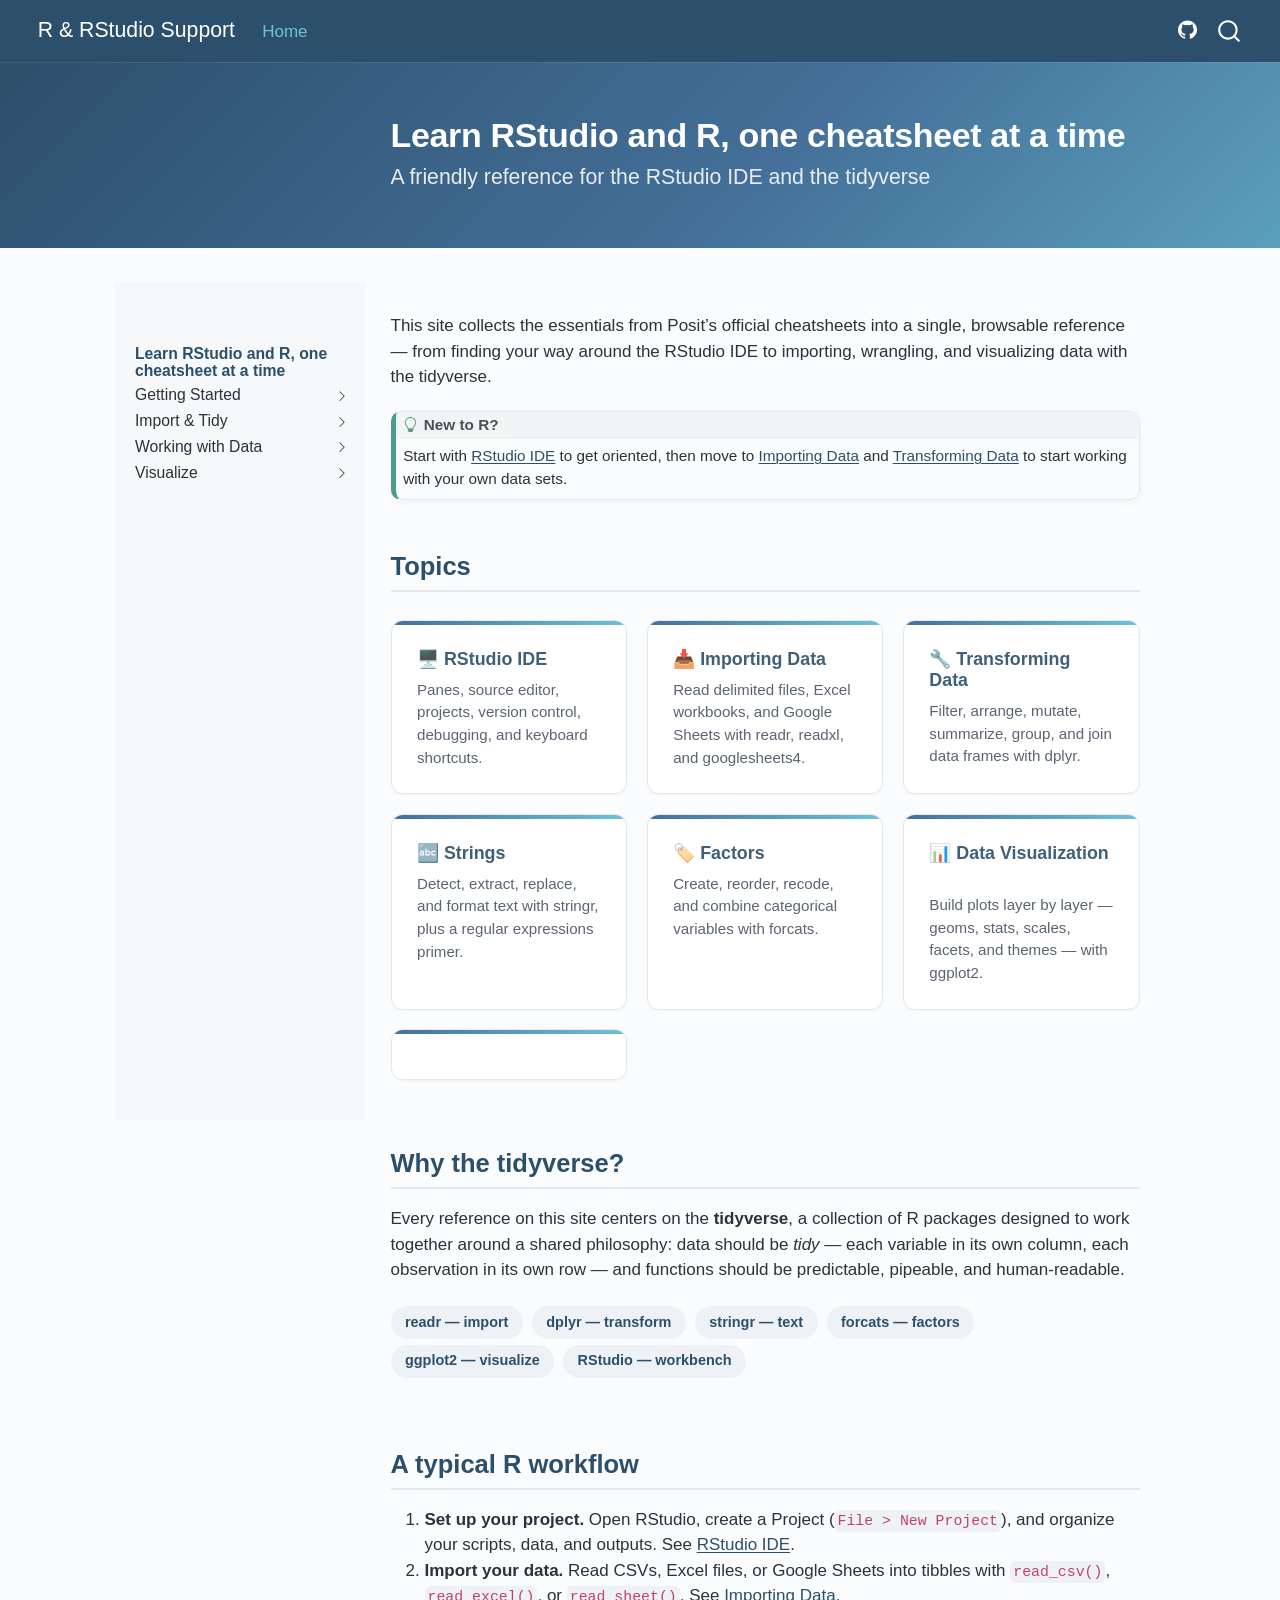
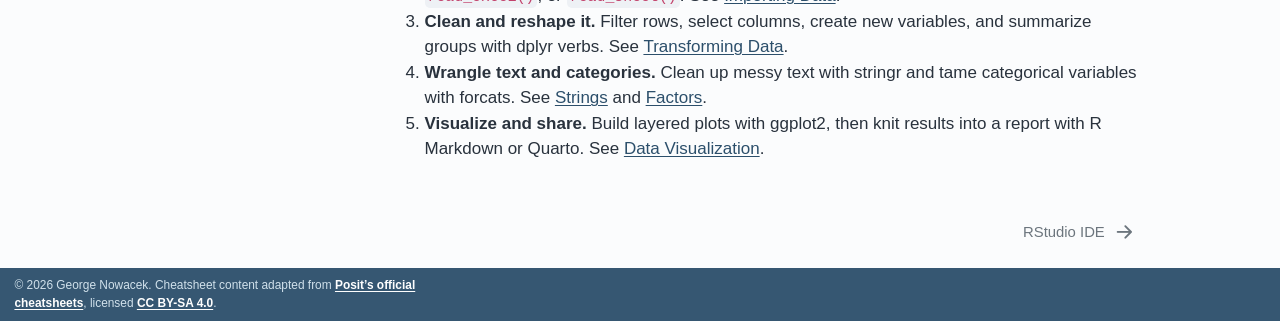
==== commit 9672b889: "Fix code contrast and wrapped inline code in tables The dark code-block background variable was also" ====
--- a/docs/index.html
+++ b/docs/index.html
@@ -44,10 +44,10 @@
 <script src="site_libs/quarto-html/tippy.umd.min.js"></script>
 <script src="site_libs/quarto-html/anchor.min.js"></script>
 <link href="site_libs/quarto-html/tippy.css" rel="stylesheet">
-<link href="site_libs/quarto-html/quarto-syntax-highlighting-64a204ab8560d761af7679ceaba22944.css" rel="stylesheet" id="quarto-text-highlighting-styles">
+<link href="site_libs/quarto-html/quarto-syntax-highlighting-53dc85963c67a221f6f2030af840abbe.css" rel="stylesheet" id="quarto-text-highlighting-styles">
 <script src="site_libs/bootstrap/bootstrap.min.js"></script>
 <link href="site_libs/bootstrap/bootstrap-icons.css" rel="stylesheet">
-<link href="site_libs/bootstrap/bootstrap-f715a684a2805f09eadd66e2b676b243.min.css" rel="stylesheet" append-hash="true" id="quarto-bootstrap" data-mode="light">
+<link href="site_libs/bootstrap/bootstrap-504393f66f1ad4fdf8ab1cc0ffcbb41a.min.css" rel="stylesheet" append-hash="true" id="quarto-bootstrap" data-mode="light">
 <script id="quarto-search-options" type="application/json">{
   "location": "navbar",
   "copy-button": false,
--- a/docs/site_libs/quarto-html/quarto-syntax-highlighting-53dc85963c67a221f6f2030af840abbe.css
+++ b/docs/site_libs/quarto-html/quarto-syntax-highlighting-53dc85963c67a221f6f2030af840abbe.css
@@ -0,0 +1,211 @@
+/* quarto syntax highlight colors */
+:root {
+  --quarto-hl-al-color: #ff5555;
+  --quarto-hl-an-color: #ff79c6;
+  --quarto-hl-at-color: #ff79c6;
+  --quarto-hl-bn-color: #bd93f9;
+  --quarto-hl-bu-color: #8be9fd;
+  --quarto-hl-ch-color: #f1fa8c;
+  --quarto-hl-co-color: #6272a4;
+  --quarto-hl-cv-color: #8be9fd;
+  --quarto-hl-cn-color: #bd93f9;
+  --quarto-hl-cf-color: #ff79c6;
+  --quarto-hl-dt-color: #8be9fd;
+  --quarto-hl-dv-color: #bd93f9;
+  --quarto-hl-do-color: #ffb86c;
+  --quarto-hl-er-color: #ff5555;
+  --quarto-hl-ex-color: #8be9fd;
+  --quarto-hl-fl-color: #bd93f9;
+  --quarto-hl-fu-color: #50fa7b;
+  --quarto-hl-im-color: #ff79c6;
+  --quarto-hl-in-color: #f1fa8c;
+  --quarto-hl-kw-color: #ff79c6;
+  --quarto-hl-op-color: #f8f8f2;
+  --quarto-hl-pp-color: #ff79c6;
+  --quarto-hl-re-color: #8be9fd;
+  --quarto-hl-sc-color: #ff79c6;
+  --quarto-hl-ss-color: #f1fa8c;
+  --quarto-hl-st-color: #f1fa8c;
+  --quarto-hl-va-color: #8be9fd;
+  --quarto-hl-vs-color: #f1fa8c;
+  --quarto-hl-wa-color: #ff5555;
+}
+
+/* other quarto variables */
+:root {
+  --quarto-font-monospace: SFMono-Regular, Menlo, Monaco, Consolas, "Liberation Mono", "Courier New", monospace;
+}
+
+/* syntax highlight based on Pandoc's rules */
+pre > code.sourceCode > span {
+  color: #f8f8f2;
+}
+
+code.sourceCode > span {
+  color: #f8f8f2;
+}
+
+div.sourceCode,
+div.sourceCode pre.sourceCode {
+  color: #f8f8f2;
+}
+
+/* Normal */
+code span {
+  color: #f8f8f2;
+}
+
+/* Alert */
+code span.al {
+  font-weight: bold;
+  color: #ff5555;
+}
+
+/* Annotation */
+code span.an {
+  color: #ff79c6;
+}
+
+/* Attribute */
+code span.at {
+  color: #ff79c6;
+}
+
+/* BaseN */
+code span.bn {
+  color: #bd93f9;
+}
+
+/* BuiltIn */
+code span.bu {
+  color: #8be9fd;
+}
+
+/* ControlFlow */
+code span.cf {
+  color: #ff79c6;
+}
+
+/* Char */
+code span.ch {
+  color: #f1fa8c;
+}
+
+/* Constant */
+code span.cn {
+  font-weight: bold;
+  color: #bd93f9;
+}
+
+/* Comment */
+code span.co {
+  color: #6272a4;
+}
+
+/* CommentVar */
+code span.cv {
+  color: #8be9fd;
+}
+
+/* Documentation */
+code span.do {
+  color: #ffb86c;
+}
+
+/* DataType */
+code span.dt {
+  font-style: italic;
+  color: #8be9fd;
+}
+
+/* DecVal */
+code span.dv {
+  color: #bd93f9;
+}
+
+/* Error */
+code span.er {
+  color: #ff5555;
+  text-decoration: underline;
+}
+
+/* Extension */
+code span.ex {
+  color: #8be9fd;
+}
+
+/* Float */
+code span.fl {
+  color: #bd93f9;
+}
+
+/* Function */
+code span.fu {
+  color: #50fa7b;
+}
+
+/* Import */
+code span.im {
+  color: #ff79c6;
+}
+
+/* Information */
+code span.in {
+  color: #f1fa8c;
+}
+
+/* Keyword */
+code span.kw {
+  color: #ff79c6;
+}
+
+/* Operator */
+code span.op {
+  color: #f8f8f2;
+}
+
+/* Preprocessor */
+code span.pp {
+  color: #ff79c6;
+}
+
+/* RegionMarker */
+code span.re {
+  color: #8be9fd;
+}
+
+/* SpecialChar */
+code span.sc {
+  color: #ff79c6;
+}
+
+/* SpecialString */
+code span.ss {
+  color: #f1fa8c;
+}
+
+/* String */
+code span.st {
+  color: #f1fa8c;
+}
+
+/* Variable */
+code span.va {
+  color: #8be9fd;
+}
+
+/* VerbatimString */
+code span.vs {
+  color: #f1fa8c;
+}
+
+/* Warning */
+code span.wa {
+  color: #ff5555;
+}
+
+.prevent-inlining {
+  content: "</";
+}
+
+/*# sourceMappingURL=b4e11970e5a4fcb6f877379687f50e91.css.map */
--- a/docs/styles.css
+++ b/docs/styles.css
@@ -20,6 +20,15 @@
   padding: 0.65rem 0.9rem 0.4rem;
   margin: 0;
   box-shadow: 0 1px 3px rgba(31, 41, 55, 0.04);
+}
+
+/* The term is itself a `code` span (from markdown backticks) — the card
+   already looks like a chip, so strip the generic inline-code pill here. */
+.fn-ref dt code {
+  background: transparent;
+  padding: 0;
+  border-radius: 0;
+  color: inherit;
 }
 
 .fn-ref dd {
